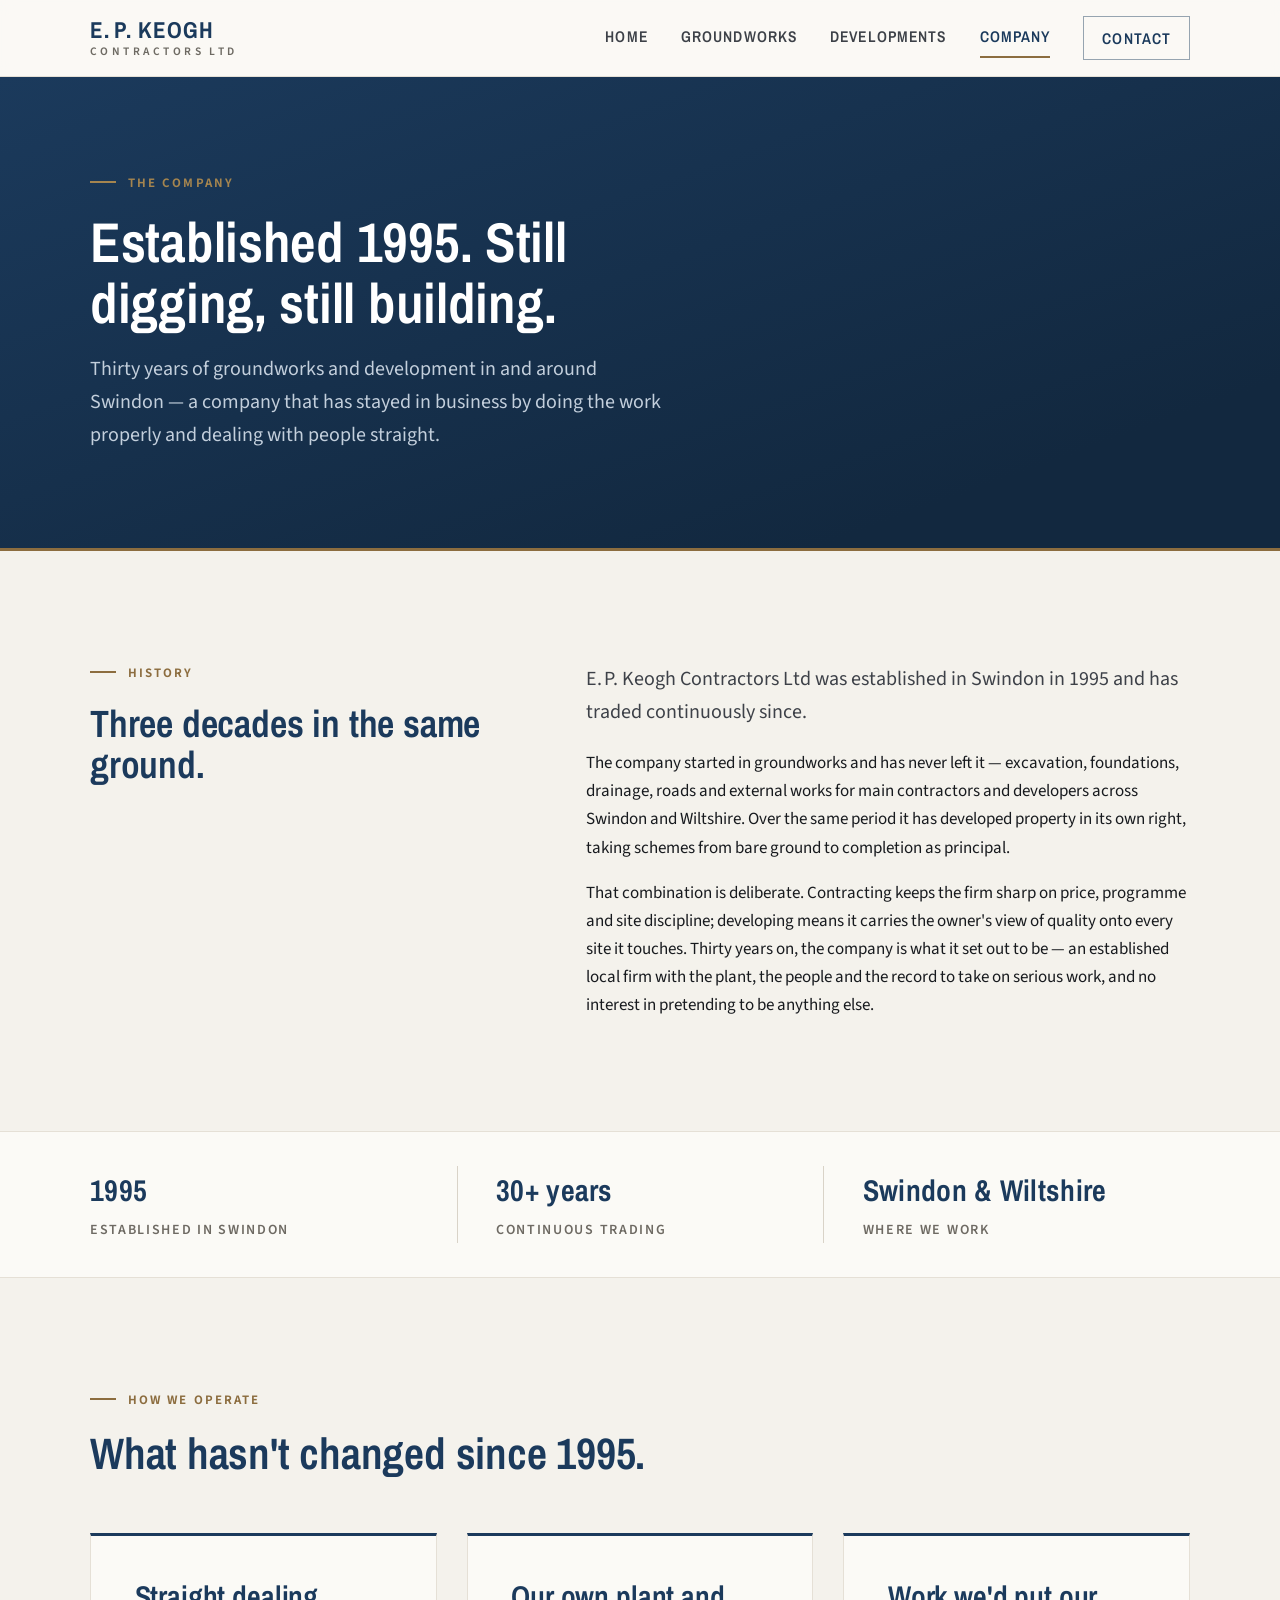
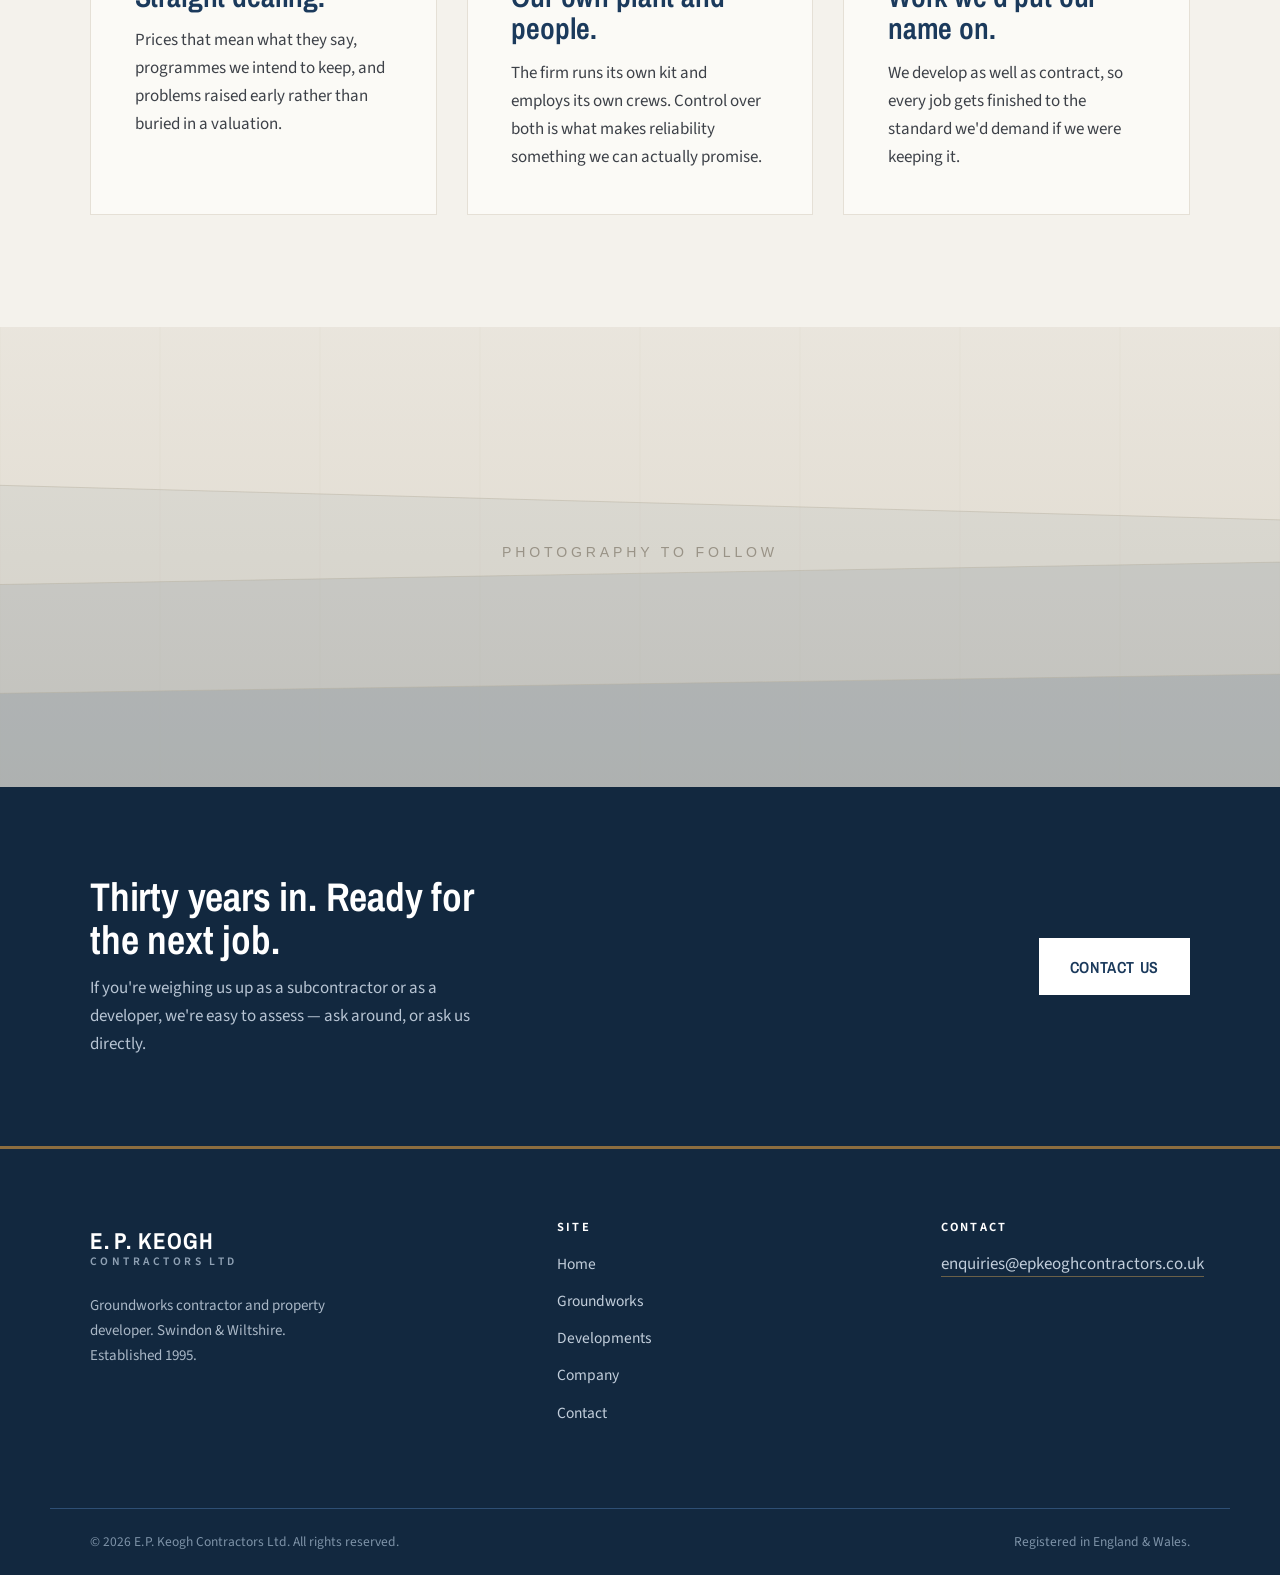
==== about.html @ 8f280d27 "E. P. Keogh Contractors Ltd — standalone company website Static five-page marketing site (Home, Grou" ====
<!DOCTYPE html>
<html lang="en-GB">
<head>
  <meta charset="utf-8">
  <meta name="viewport" content="width=device-width, initial-scale=1">
  <title>Company — E. P. Keogh Contractors Ltd</title>
  <meta name="description" content="E. P. Keogh Contractors Ltd — established in Swindon in 1995 and trading continuously since, as both groundworks contractor and property developer.">
  <link rel="icon" href="assets/img/favicon.svg" type="image/svg+xml">
  <link rel="stylesheet" href="css/main.css">
</head>
<body>

<header class="site-header">
  <div class="container header-inner">
    <a class="brand" href="index.html" aria-label="E. P. Keogh Contractors Ltd — home">
      <!-- LOGO SLOT: see index.html for the swap instructions -->
      <span class="brand-name">E.&thinsp;P. Keogh</span>
      <span class="brand-sub">Contractors Ltd</span>
    </a>
    <button class="nav-toggle" aria-expanded="false" aria-controls="site-nav" aria-label="Menu"><span class="bars"></span></button>
    <nav class="site-nav" id="site-nav" aria-label="Main">
      <a href="index.html">Home</a>
      <a href="groundworks.html">Groundworks</a>
      <a href="developments.html">Developments</a>
      <a href="about.html" aria-current="page">Company</a>
      <a class="nav-cta" href="contact.html">Contact</a>
    </nav>
  </div>
</header>

<main>

  <section class="page-hero on-navy">
    <div class="container">
      <span class="kicker">The company</span>
      <h1>Established 1995. Still digging, still building.</h1>
      <p class="lede">Thirty years of groundworks and development in and around Swindon — a company that has stayed in business by doing the work properly and dealing with people straight.</p>
    </div>
  </section>

  <section class="section">
    <div class="container split">
      <div>
        <span class="kicker">History</span>
        <h2>Three decades in the same ground.</h2>
      </div>
      <div>
        <p class="lede">E.&thinsp;P. Keogh Contractors Ltd was established in Swindon in 1995 and has traded continuously since.</p>
        <p>The company started in groundworks and has never left it — excavation, foundations, drainage, roads and external works for main contractors and developers across Swindon and Wiltshire. Over the same period it has developed property in its own right, taking schemes from bare ground to completion as principal.</p>
        <p>That combination is deliberate. Contracting keeps the firm sharp on price, programme and site discipline; developing means it carries the owner's view of quality onto every site it touches. Thirty years on, the company is what it set out to be — an established local firm with the plant, the people and the record to take on serious work, and no interest in pretending to be anything else.</p>
        <!-- PLACEHOLDER COPY: history to be refined with the company — kept deliberately
             forward-looking and non-sentimental per the brief -->
      </div>
    </div>
  </section>

  <section class="facts" aria-label="Company facts" style="border-top: 1px solid var(--grey-line-soft);">
    <div class="container facts-grid">
      <div class="fact"><strong>1995</strong><span>Established in Swindon</span></div>
      <div class="fact"><strong>30+ years</strong><span>Continuous trading</span></div>
      <div class="fact"><strong>Swindon &amp; Wiltshire</strong><span>Where we work</span></div>
    </div>
  </section>

  <section class="section">
    <div class="container">
      <div class="section-head">
        <span class="kicker">How we operate</span>
        <h2>What hasn't changed since 1995.</h2>
      </div>
      <div class="work-grid">
        <article class="panel">
          <h3>Straight dealing.</h3>
          <p>Prices that mean what they say, programmes we intend to keep, and problems raised early rather than buried in a valuation.</p>
        </article>
        <article class="panel">
          <h3>Our own plant and people.</h3>
          <p>The firm runs its own kit and employs its own crews. Control over both is what makes reliability something we can actually promise.</p>
        </article>
        <article class="panel">
          <h3>Work we'd put our name on.</h3>
          <p>We develop as well as contract, so every job gets finished to the standard we'd demand if we were keeping it.</p>
        </article>
      </div>
    </div>
  </section>

  <section class="photo-band" aria-hidden="true">
    <!-- PHOTO SLOT: full-width photograph — a finished development or live site -->
    <img src="assets/placeholders/wide-1.svg" alt="">
  </section>

  <section class="cta-band on-navy">
    <div class="container cta-inner">
      <div>
        <h2>Thirty years in. Ready for the next job.</h2>
        <p>If you're weighing us up as a subcontractor or as a developer, we're easy to assess — ask around, or ask us directly.</p>
      </div>
      <a class="btn btn-solid" href="contact.html">Contact us</a>
    </div>
  </section>

</main>

<footer class="site-footer">
  <div class="container footer-grid">
    <div class="footer-brand">
      <a class="brand" href="index.html">
        <span class="brand-name">E.&thinsp;P. Keogh</span>
        <span class="brand-sub">Contractors Ltd</span>
      </a>
      <p>Groundworks contractor and property developer. Swindon &amp; Wiltshire. Established 1995.</p>
    </div>
    <div>
      <h4>Site</h4>
      <ul class="footer-nav">
        <li><a href="index.html">Home</a></li>
        <li><a href="groundworks.html">Groundworks</a></li>
        <li><a href="developments.html">Developments</a></li>
        <li><a href="about.html">Company</a></li>
        <li><a href="contact.html">Contact</a></li>
      </ul>
    </div>
    <div>
      <h4>Contact</h4>
      <p><a class="email" href="mailto:enquiries@epkeoghcontractors.co.uk">enquiries@epkeoghcontractors.co.uk</a></p>
    </div>
  </div>
  <div class="container footer-base">
    <span>&copy; 2026 E.&thinsp;P. Keogh Contractors Ltd. All rights reserved.</span>
    <span>Registered in England &amp; Wales.</span>
  </div>
</footer>

<script src="js/site.js"></script>
</body>
</html>
---- css/main.css ----
/* ==========================================================================
   E. P. Keogh Contractors Ltd — site stylesheet
   Palette anchored to the company logo: deep navy, structural grey,
   warm off-white, near-black ink, muted bronze accent (used sparingly).
   ========================================================================== */

/* ---- Fonts (self-hosted, variable weight) ------------------------------- */
@font-face {
  font-family: "Archivo Narrow";
  src: url("../assets/fonts/archivo-narrow-var.woff2") format("woff2");
  font-weight: 400 700;
  font-style: normal;
  font-display: swap;
}
@font-face {
  font-family: "Source Sans 3";
  src: url("../assets/fonts/source-sans-3-var.woff2") format("woff2");
  font-weight: 200 900;
  font-style: normal;
  font-display: swap;
}

/* ---- Tokens -------------------------------------------------------------- */
:root {
  --navy: #1b3a5c;          /* logo navy */
  --navy-deep: #12283f;     /* hero / footer ground */
  --navy-mid: #24486e;
  --navy-line: #2e4f74;     /* hairlines on navy */

  --ink: #171a1e;
  --ink-soft: #3d4148;
  --grey: #6e6a63;          /* warm structural grey — secondary text */
  --grey-line: #d9d3c8;     /* hairlines on cream */
  --grey-line-soft: #e5e0d6;

  --cream: #f4f2ec;         /* page ground */
  --paper: #fbfaf6;         /* raised surfaces */
  --white: #ffffff;

  --bronze: #8c6d3f;        /* restrained accent */
  --bronze-soft: #a5854f;

  --font-display: "Archivo Narrow", "Arial Narrow", Arial, sans-serif;
  --font-body: "Source Sans 3", system-ui, -apple-system, "Segoe UI", Arial, sans-serif;

  --container: 1180px;
  --gutter: clamp(20px, 4vw, 40px);
  --section: clamp(64px, 9vw, 112px);
}

/* ---- Reset / base -------------------------------------------------------- */
*, *::before, *::after { box-sizing: border-box; }
html { -webkit-text-size-adjust: 100%; scroll-behavior: smooth; }
body {
  margin: 0;
  font-family: var(--font-body);
  font-weight: 400;
  font-size: 17px;
  line-height: 1.65;
  color: var(--ink);
  background: var(--cream);
}
img, svg { display: block; max-width: 100%; }
h1, h2, h3, h4 { margin: 0; font-family: var(--font-display); color: var(--navy); line-height: 1.08; letter-spacing: -0.005em; }
p { margin: 0 0 1em; }
p:last-child { margin-bottom: 0; }
a { color: var(--navy); text-decoration-color: color-mix(in srgb, var(--bronze) 55%, transparent); text-underline-offset: 3px; }
a:hover { color: var(--bronze); }
:focus-visible { outline: 2px solid var(--bronze); outline-offset: 3px; }

.container { max-width: var(--container); margin-inline: auto; padding-inline: var(--gutter); }

/* ---- Shared text patterns ------------------------------------------------ */
.kicker {
  display: block;
  font-family: var(--font-body);
  font-size: 13px;
  font-weight: 650;
  letter-spacing: 0.16em;
  text-transform: uppercase;
  color: var(--bronze);
  margin-bottom: 18px;
}
.kicker::before {
  content: "";
  display: inline-block;
  width: 26px;
  height: 2px;
  background: var(--bronze);
  vertical-align: 4px;
  margin-right: 12px;
}
.on-navy .kicker { color: var(--bronze-soft); }
.on-navy .kicker::before { background: var(--bronze-soft); }

.lede { font-size: clamp(18px, 2vw, 20px); color: var(--ink-soft); max-width: 62ch; }
.muted { color: var(--grey); }

/* ---- Buttons -------------------------------------------------------------- */
.btn {
  display: inline-block;
  font-family: var(--font-display);
  font-weight: 620;
  font-size: 16px;
  letter-spacing: 0.04em;
  text-transform: uppercase;
  text-decoration: none;
  padding: 15px 30px 14px;
  border: 1px solid transparent;
  transition: background-color 160ms ease, color 160ms ease, border-color 160ms ease;
}
.btn-solid { background: var(--navy); color: var(--white); }
.btn-solid:hover { background: var(--navy-mid); color: var(--white); }
.on-navy .btn-solid { background: var(--white); color: var(--navy); }
.on-navy .btn-solid:hover { background: var(--cream); color: var(--navy); }
.btn-ghost { border-color: color-mix(in srgb, var(--navy) 45%, transparent); color: var(--navy); }
.btn-ghost:hover { border-color: var(--bronze); color: var(--bronze); }
.on-navy .btn-ghost { border-color: rgba(255, 255, 255, 0.45); color: var(--white); }
.on-navy .btn-ghost:hover { border-color: var(--bronze-soft); color: var(--bronze-soft); }
.btn-row { display: flex; flex-wrap: wrap; gap: 14px; margin-top: 34px; }

/* Quiet inline link with arrow */
.link-fwd {
  display: inline-block;
  font-family: var(--font-display);
  font-weight: 620;
  font-size: 16px;
  letter-spacing: 0.05em;
  text-transform: uppercase;
  text-decoration: none;
  color: var(--navy);
  border-bottom: 2px solid color-mix(in srgb, var(--bronze) 50%, transparent);
  padding-bottom: 3px;
}
.link-fwd::after { content: "\2192"; margin-left: 10px; }
.link-fwd:hover { color: var(--bronze); border-bottom-color: var(--bronze); }

/* ---- Header --------------------------------------------------------------- */
.site-header {
  position: sticky;
  top: 0;
  z-index: 50;
  background: color-mix(in srgb, var(--paper) 92%, transparent);
  backdrop-filter: blur(8px);
  border-bottom: 1px solid var(--grey-line-soft);
}
.header-inner {
  display: flex;
  align-items: center;
  justify-content: space-between;
  gap: 24px;
  min-height: 76px;
}

/* Brand — typographic wordmark. When the supplied logo file is dropped into
   assets/img/, swap the two spans for the commented <img> in each page header.
   .brand-logo is pre-styled for it (multiply hides the logo's off-white box
   on these light surfaces). */
.brand { display: flex; flex-direction: column; text-decoration: none; line-height: 1.05; padding: 8px 0; }
.brand-name {
  font-family: var(--font-display);
  font-weight: 700;
  font-size: 23px;
  letter-spacing: 0.045em;
  text-transform: uppercase;
  color: var(--navy);
}
.brand-sub {
  font-family: var(--font-body);
  font-weight: 620;
  font-size: 11.5px;
  letter-spacing: 0.3em;
  text-transform: uppercase;
  color: var(--grey);
  margin-top: 3px;
}
.brand-logo { height: 46px; width: auto; mix-blend-mode: multiply; }

.site-nav { display: flex; align-items: center; gap: clamp(18px, 2.6vw, 34px); }
.site-nav a {
  font-family: var(--font-display);
  font-weight: 600;
  font-size: 15.5px;
  letter-spacing: 0.07em;
  text-transform: uppercase;
  text-decoration: none;
  color: var(--ink-soft);
  padding: 6px 0;
  border-bottom: 2px solid transparent;
}
.site-nav a:hover { color: var(--navy); }
.site-nav a[aria-current="page"] { color: var(--navy); border-bottom-color: var(--bronze); }
.site-nav .nav-cta {
  border: 1px solid color-mix(in srgb, var(--navy) 45%, transparent);
  padding: 9px 18px 8px;
  color: var(--navy);
}
.site-nav .nav-cta:hover { border-color: var(--bronze); color: var(--bronze); }
.site-nav .nav-cta[aria-current="page"] { border-color: var(--navy); background: var(--navy); color: var(--white); }

.nav-toggle {
  display: none;
  appearance: none;
  background: none;
  border: 1px solid var(--grey-line);
  padding: 10px 12px;
  cursor: pointer;
}
.nav-toggle .bars { display: block; width: 22px; height: 2px; background: var(--navy); position: relative; }
.nav-toggle .bars::before, .nav-toggle .bars::after {
  content: ""; position: absolute; left: 0; width: 22px; height: 2px; background: var(--navy);
}
.nav-toggle .bars::before { top: -7px; }
.nav-toggle .bars::after { top: 7px; }

/* ---- Hero (home) ----------------------------------------------------------- */
.hero {
  background: linear-gradient(160deg, var(--navy) 0%, var(--navy-deep) 78%);
  color: var(--white);
  border-bottom: 3px solid var(--bronze);
}
.hero-grid {
  display: grid;
  grid-template-columns: minmax(0, 7fr) minmax(0, 5fr);
  gap: clamp(32px, 5vw, 72px);
  align-items: stretch;
  padding-block: var(--section);
}
.hero h1 {
  color: var(--white);
  font-size: clamp(40px, 5.6vw, 66px);
  font-weight: 640;
  max-width: 13ch;
}
.hero .lede { color: #c3cfdc; margin-top: 26px; max-width: 52ch; }
.hero-media { position: relative; min-height: 340px; }
.hero-media img {
  position: absolute; inset: 0;
  width: 100%; height: 100%;
  object-fit: cover;
  border: 1px solid var(--navy-line);
}
.hero-media::after {
  content: "";
  position: absolute;
  left: -14px; bottom: -14px;
  width: 42%; height: 42%;
  border-left: 2px solid var(--bronze);
  border-bottom: 2px solid var(--bronze);
  pointer-events: none;
}

/* ---- Fact strip -------------------------------------------------------------- */
.facts { background: var(--paper); border-bottom: 1px solid var(--grey-line-soft); }
.facts-grid {
  display: grid;
  grid-template-columns: repeat(3, 1fr);
  padding-block: 34px;
}
.fact { padding-inline: clamp(16px, 3vw, 44px); border-left: 1px solid var(--grey-line); }
.fact:first-child { border-left: 0; padding-left: 0; }
.fact strong {
  display: block;
  font-family: var(--font-display);
  font-weight: 660;
  font-size: clamp(22px, 2.4vw, 30px);
  color: var(--navy);
  letter-spacing: 0.01em;
}
.fact span { font-size: 14px; font-weight: 600; letter-spacing: 0.12em; text-transform: uppercase; color: var(--grey); }

/* ---- Generic section rhythm --------------------------------------------------- */
.section { padding-block: var(--section); }
.section-head { max-width: 720px; margin-bottom: clamp(36px, 5vw, 56px); }
.section-head h2 { font-size: clamp(30px, 3.6vw, 44px); font-weight: 640; }
.section-head .lede { margin-top: 18px; }

/* ---- Dual identity panels (home) ------------------------------------------------ */
.dual { display: grid; grid-template-columns: 1fr 1fr; gap: clamp(24px, 3vw, 36px); }
.panel {
  background: var(--paper);
  border: 1px solid var(--grey-line-soft);
  border-top: 3px solid var(--navy);
  padding: clamp(28px, 3.4vw, 44px);
  display: flex;
  flex-direction: column;
}
.panel h3 { font-size: clamp(24px, 2.5vw, 30px); font-weight: 640; margin-bottom: 14px; }
.panel p { color: var(--ink-soft); }
.panel .link-fwd { margin-top: auto; padding-top: 26px; align-self: flex-start; border-bottom-width: 0; }
.panel .link-fwd span { border-bottom: 2px solid color-mix(in srgb, var(--bronze) 50%, transparent); padding-bottom: 3px; }
.panel .link-fwd:hover span { border-bottom-color: var(--bronze); }

/* ---- Work strip (home) / gallery (developments) ---------------------------------- */
.work-grid { display: grid; grid-template-columns: repeat(3, 1fr); gap: clamp(20px, 2.6vw, 30px); }
.work-card { text-decoration: none; color: inherit; display: block; }
.work-card figure { margin: 0; }
.work-card .frame { overflow: hidden; border: 1px solid var(--grey-line-soft); background: var(--paper); }
.work-card img { width: 100%; aspect-ratio: 4 / 3; object-fit: cover; transition: transform 400ms ease; }
.work-card:hover img { transform: scale(1.025); }
.work-card figcaption { padding-top: 16px; }
.work-card .work-title { font-family: var(--font-display); font-weight: 640; font-size: 20px; color: var(--navy); }
.work-card .work-meta { font-size: 13.5px; font-weight: 600; letter-spacing: 0.1em; text-transform: uppercase; color: var(--grey); margin-top: 5px; }

.feature-work { display: grid; grid-template-columns: minmax(0, 7fr) minmax(0, 5fr); gap: clamp(24px, 4vw, 56px); align-items: center; margin-bottom: clamp(32px, 4vw, 52px); }
.feature-work img { width: 100%; aspect-ratio: 16 / 10; object-fit: cover; border: 1px solid var(--grey-line-soft); }

/* ---- Capability list (groundworks) ------------------------------------------------ */
.cap-list { display: grid; grid-template-columns: 1fr 1fr; gap: 0 clamp(32px, 4vw, 64px); counter-reset: cap; border-top: 1px solid var(--grey-line); }
.cap {
  counter-increment: cap;
  border-bottom: 1px solid var(--grey-line);
  padding: clamp(24px, 3vw, 34px) 0;
  display: grid;
  grid-template-columns: 58px 1fr;
  gap: 8px 18px;
}
.cap::before {
  content: counter(cap, decimal-leading-zero);
  grid-row: 1 / span 2;
  font-family: var(--font-display);
  font-weight: 620;
  font-size: 26px;
  color: var(--bronze);
  line-height: 1.2;
}
.cap h3 { font-size: 21px; font-weight: 640; }
.cap p { grid-column: 2; color: var(--ink-soft); font-size: 16px; margin: 0; }

/* ---- Side-by-side content blocks --------------------------------------------------- */
.split { display: grid; grid-template-columns: minmax(0, 5fr) minmax(0, 7fr); gap: clamp(28px, 5vw, 72px); align-items: start; }
.split.flip { grid-template-columns: minmax(0, 7fr) minmax(0, 5fr); }
.split h2 { font-size: clamp(28px, 3.2vw, 38px); font-weight: 640; }
.split .media img { width: 100%; object-fit: cover; border: 1px solid var(--grey-line-soft); }

/* Checklist for standards */
.tick-list { list-style: none; margin: 22px 0 0; padding: 0; }
.tick-list li { position: relative; padding: 10px 0 10px 30px; border-bottom: 1px solid var(--grey-line-soft); color: var(--ink-soft); }
.tick-list li:last-child { border-bottom: 0; }
.tick-list li::before {
  content: "";
  position: absolute;
  left: 2px; top: 19px;
  width: 12px; height: 7px;
  border-left: 2px solid var(--bronze);
  border-bottom: 2px solid var(--bronze);
  transform: rotate(-45deg);
}

/* ---- Page hero (inner pages) --------------------------------------------------------- */
.page-hero {
  background: linear-gradient(160deg, var(--navy) 0%, var(--navy-deep) 82%);
  color: var(--white);
  border-bottom: 3px solid var(--bronze);
  padding-block: clamp(56px, 8vw, 96px);
}
.page-hero h1 { color: var(--white); font-size: clamp(36px, 4.6vw, 56px); font-weight: 640; max-width: 20ch; }
.page-hero .lede { color: #c3cfdc; margin-top: 20px; max-width: 58ch; }

/* ---- Full-bleed photo band ------------------------------------------------------------ */
.photo-band img { width: 100%; height: clamp(260px, 42vw, 460px); object-fit: cover; }

/* ---- CTA band --------------------------------------------------------------------------- */
.cta-band { background: var(--navy-deep); color: var(--white); }
.cta-inner {
  padding-block: clamp(56px, 7vw, 88px);
  display: flex;
  flex-wrap: wrap;
  align-items: center;
  justify-content: space-between;
  gap: 28px;
}
.cta-inner h2 { color: var(--white); font-size: clamp(28px, 3.4vw, 40px); font-weight: 640; max-width: 22ch; }
.cta-inner p { color: #b7c4d3; margin-top: 12px; max-width: 52ch; }

/* ---- Contact ------------------------------------------------------------------------------ */
.contact-email {
  display: inline-block;
  font-family: var(--font-display);
  font-weight: 640;
  font-size: clamp(24px, 3.4vw, 40px);
  letter-spacing: 0.01em;
  color: var(--navy);
  text-decoration: none;
  border-bottom: 3px solid var(--bronze);
  padding-bottom: 6px;
  overflow-wrap: anywhere;
}
.contact-email:hover { color: var(--bronze); }
.contact-cols { display: grid; grid-template-columns: minmax(0, 7fr) minmax(0, 5fr); gap: clamp(32px, 5vw, 72px); align-items: start; }
.contact-note h3 { font-size: 19px; font-weight: 640; margin-bottom: 8px; }
.contact-note + .contact-note { margin-top: 30px; padding-top: 30px; border-top: 1px solid var(--grey-line); }
.contact-note p { color: var(--ink-soft); font-size: 16px; }

/* ---- Footer ----------------------------------------------------------------------------------- */
.site-footer { background: var(--navy-deep); color: #a9b7c6; border-top: 3px solid var(--bronze); }
.footer-grid {
  display: grid;
  grid-template-columns: minmax(0, 5fr) minmax(0, 4fr) minmax(0, 3fr);
  gap: clamp(28px, 4vw, 64px);
  padding-block: clamp(48px, 6vw, 72px);
}
.footer-brand .brand-name { color: var(--white); }
.footer-brand .brand-sub { color: #8fa1b4; }
.footer-brand p { margin-top: 18px; font-size: 15px; max-width: 34ch; }
.site-footer h4 {
  color: var(--white);
  font-family: var(--font-body);
  font-size: 12.5px;
  font-weight: 650;
  letter-spacing: 0.18em;
  text-transform: uppercase;
  margin-bottom: 16px;
}
.footer-nav { list-style: none; margin: 0; padding: 0; }
.footer-nav li { margin-bottom: 9px; }
.footer-nav a { color: #c2cedb; text-decoration: none; font-size: 15.5px; }
.footer-nav a:hover { color: var(--white); }
.site-footer a.email { color: #c2cedb; text-decoration: none; border-bottom: 1px solid color-mix(in srgb, var(--bronze-soft) 60%, transparent); }
.site-footer a.email:hover { color: var(--white); }
.footer-base { border-top: 1px solid var(--navy-line); padding-block: 22px; display: flex; flex-wrap: wrap; gap: 8px 28px; justify-content: space-between; font-size: 13.5px; color: #7e93a8; }

/* ---- Responsive ---------------------------------------------------------------------------------- */
@media (max-width: 960px) {
  .hero-grid, .feature-work, .split, .split.flip, .contact-cols { grid-template-columns: 1fr; }
  .hero-media { min-height: 300px; }
  .cap-list { grid-template-columns: 1fr; }
  .work-grid { grid-template-columns: repeat(2, 1fr); }
  .footer-grid { grid-template-columns: 1fr 1fr; }
}

@media (max-width: 720px) {
  body { font-size: 16px; }
  .nav-toggle { display: block; }
  .site-nav {
    display: none;
    position: absolute;
    top: 100%; left: 0; right: 0;
    flex-direction: column;
    align-items: stretch;
    gap: 0;
    background: var(--paper);
    border-bottom: 1px solid var(--grey-line);
    padding: 8px var(--gutter) 18px;
  }
  .site-nav.open { display: flex; }
  .site-nav a { padding: 13px 0; border-bottom: 1px solid var(--grey-line-soft); }
  .site-nav a[aria-current="page"] { border-bottom-color: var(--grey-line-soft); color: var(--bronze); }
  .site-nav .nav-cta { border: 0; padding: 13px 0; }
  .site-nav .nav-cta[aria-current="page"] { background: none; color: var(--bronze); }
  .facts-grid { grid-template-columns: 1fr; row-gap: 18px; }
  .fact { border-left: 0; padding-inline: 0; border-bottom: 1px solid var(--grey-line-soft); padding-bottom: 16px; }
  .fact:last-child { border-bottom: 0; padding-bottom: 0; }
  .dual { grid-template-columns: 1fr; }
  .work-grid { grid-template-columns: 1fr; }
  .footer-grid { grid-template-columns: 1fr; }
  .cap { grid-template-columns: 44px 1fr; }
}

@media (prefers-reduced-motion: reduce) {
  html { scroll-behavior: auto; }
  .work-card img, .btn { transition: none; }
}
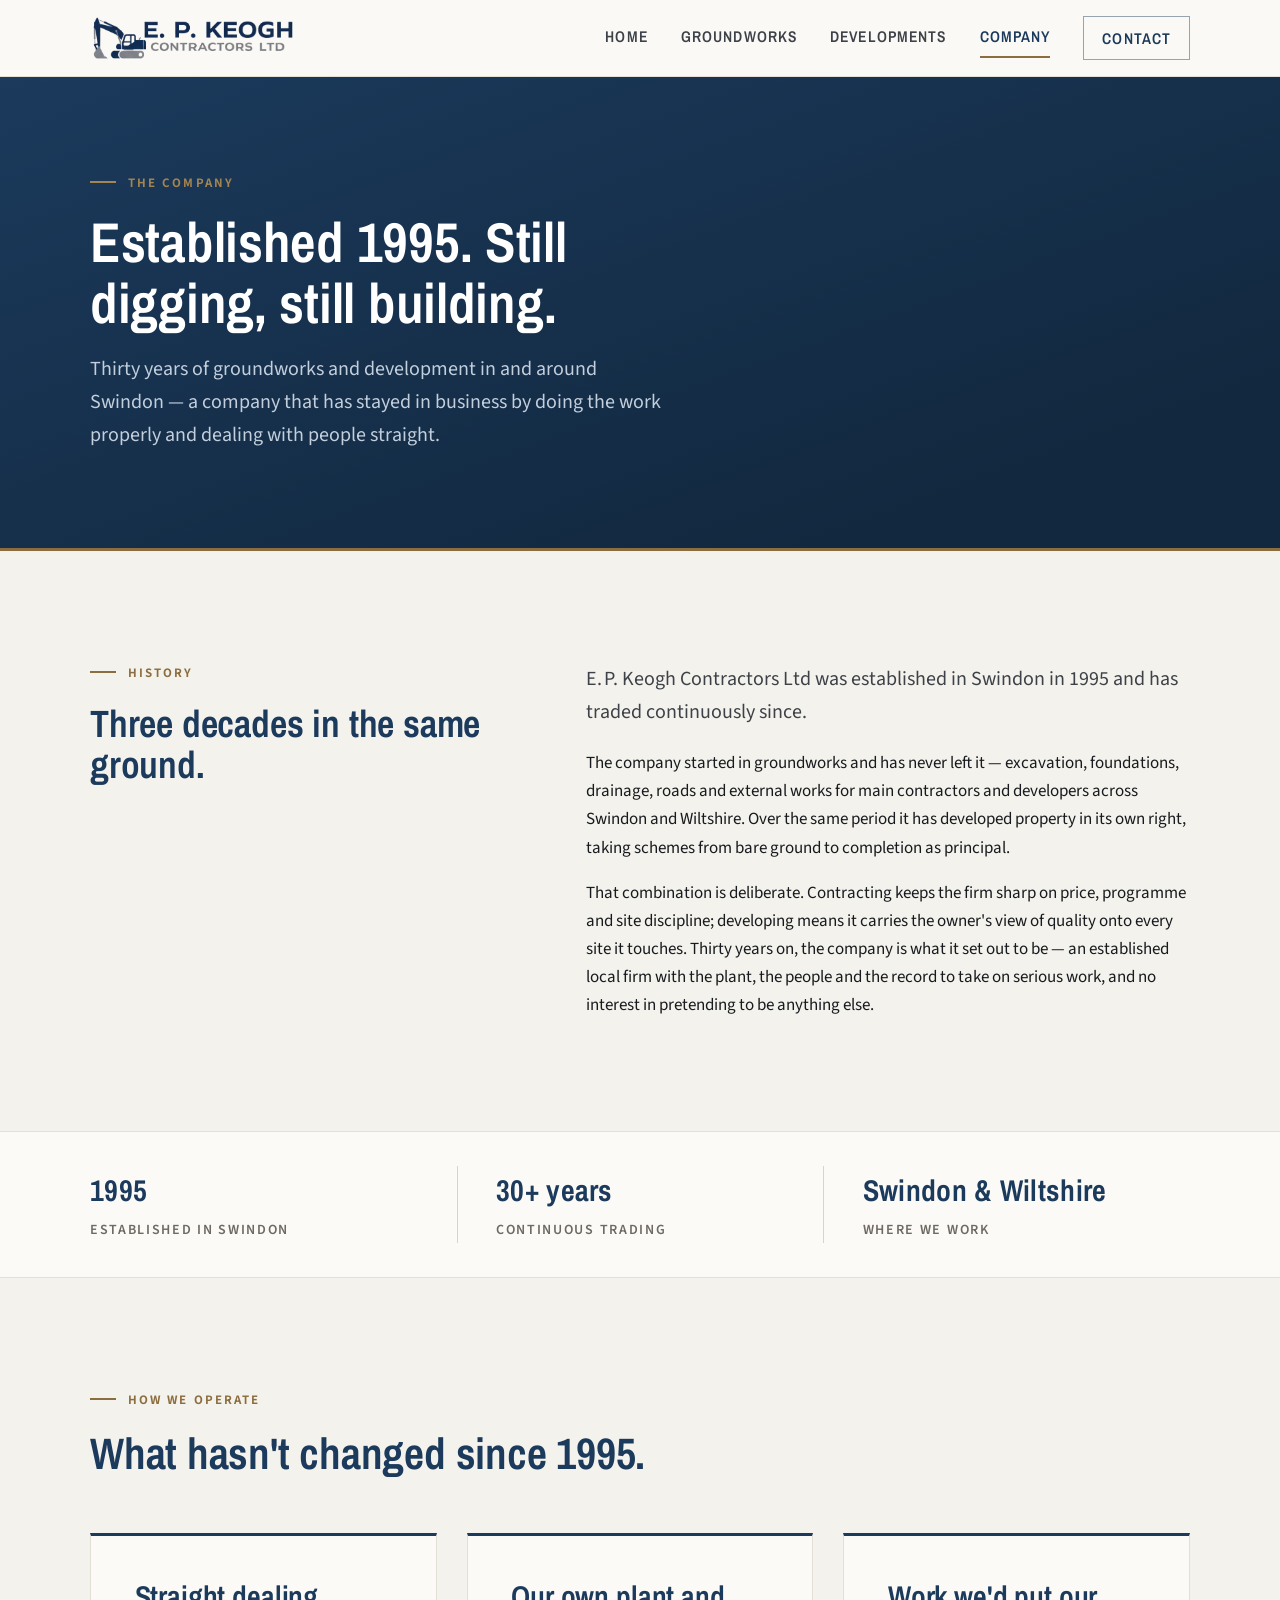
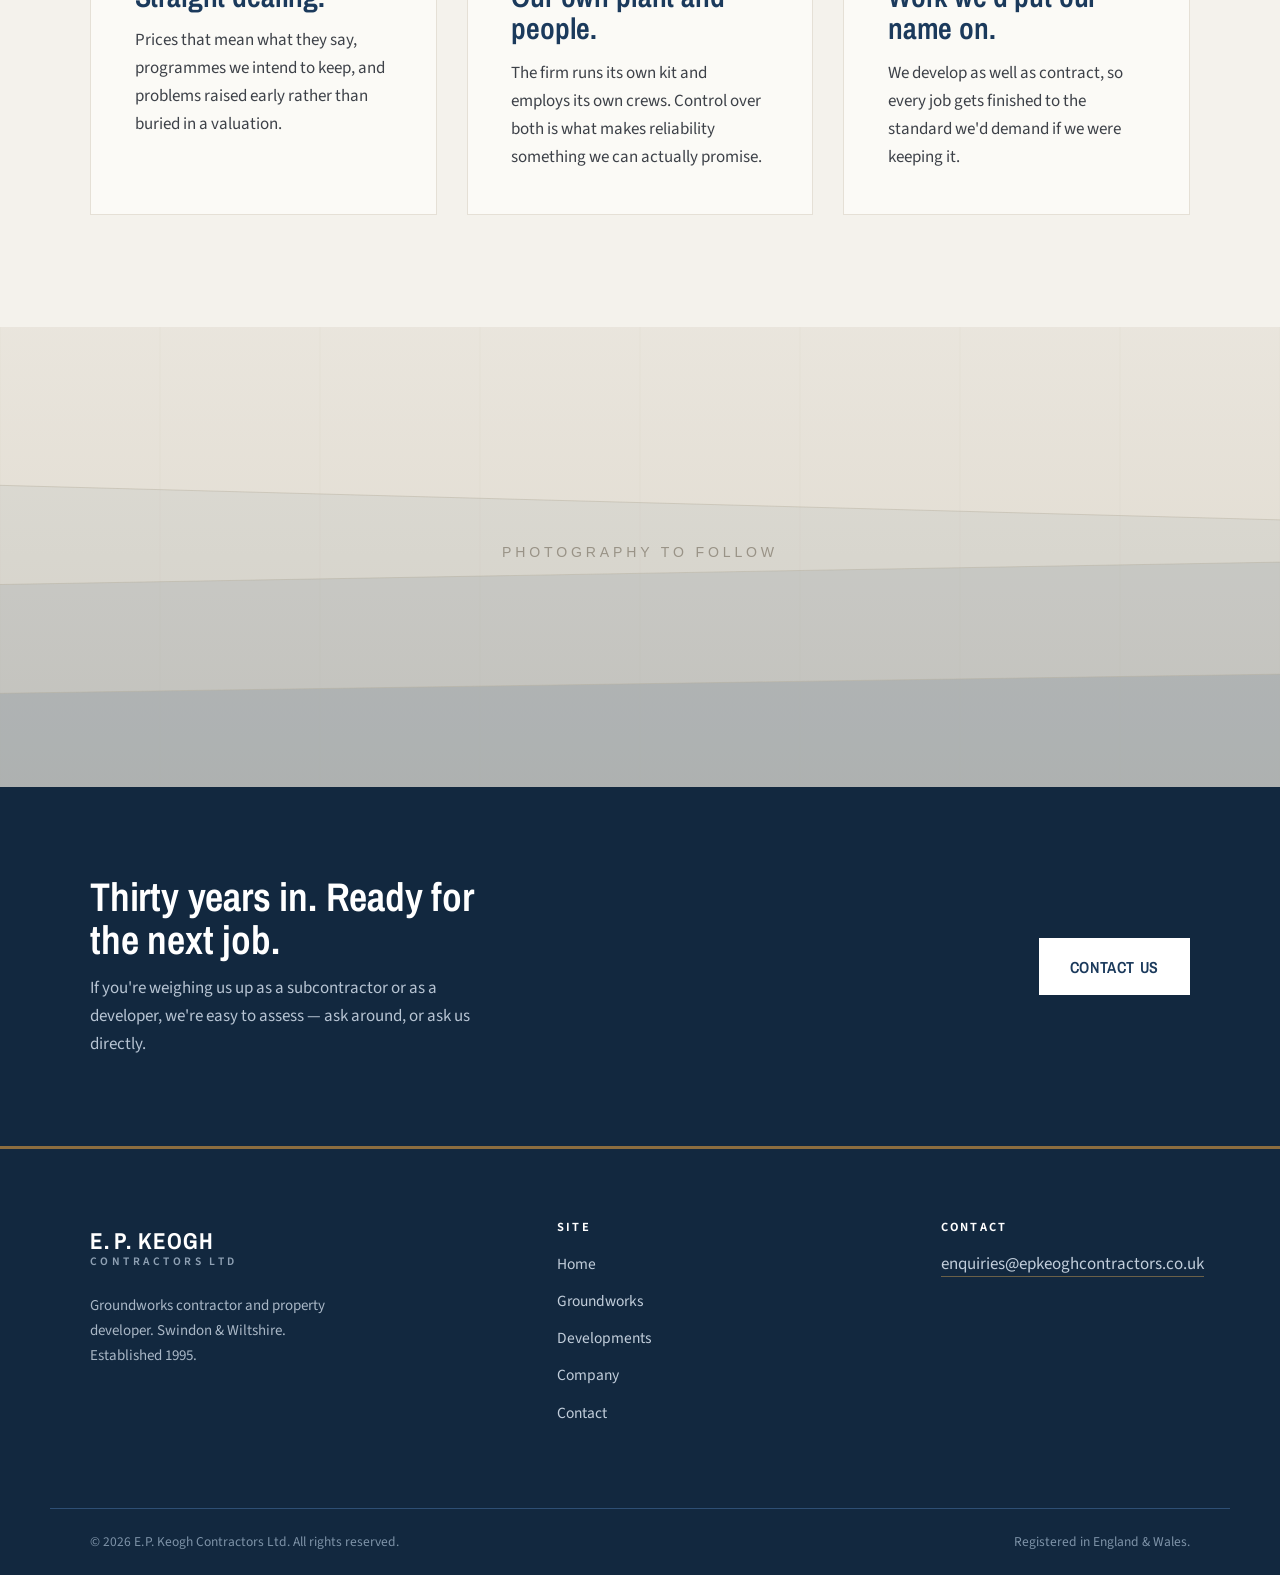
==== commit 83dfaf7c: "Add supplied logos; use horizontal lockup in page headers Originals stored byte-for-byte in assets/i" ====
--- a/about.html
+++ b/about.html
@@ -13,9 +13,7 @@
 <header class="site-header">
   <div class="container header-inner">
     <a class="brand" href="index.html" aria-label="E. P. Keogh Contractors Ltd — home">
-      <!-- LOGO SLOT: see index.html for the swap instructions -->
-      <span class="brand-name">E.&thinsp;P. Keogh</span>
-      <span class="brand-sub">Contractors Ltd</span>
+      <img class="brand-logo" src="assets/img/logo-horizontal-header.png" alt="E. P. Keogh Contractors Ltd">
     </a>
     <button class="nav-toggle" aria-expanded="false" aria-controls="site-nav" aria-label="Menu"><span class="bars"></span></button>
     <nav class="site-nav" id="site-nav" aria-label="Main">
--- a/css/main.css
+++ b/css/main.css
@@ -152,10 +152,10 @@
   min-height: 76px;
 }
 
-/* Brand — typographic wordmark. When the supplied logo file is dropped into
-   assets/img/, swap the two spans for the commented <img> in each page header.
-   .brand-logo is pre-styled for it (multiply hides the logo's off-white box
-   on these light surfaces). */
+/* Brand. Headers use the supplied horizontal logo (.brand-logo) as a
+   transparent cut-out. The typographic wordmark styles below remain in use
+   in the footer: the cut-out's edges were anti-aliased against white, so it
+   belongs on light surfaces only. */
 .brand { display: flex; flex-direction: column; text-decoration: none; line-height: 1.05; padding: 8px 0; }
 .brand-name {
   font-family: var(--font-display);
@@ -174,7 +174,7 @@
   color: var(--grey);
   margin-top: 3px;
 }
-.brand-logo { height: 46px; width: auto; mix-blend-mode: multiply; }
+.brand-logo { height: 48px; width: auto; }
 
 .site-nav { display: flex; align-items: center; gap: clamp(18px, 2.6vw, 34px); }
 .site-nav a {
@@ -431,6 +431,7 @@
 
 @media (max-width: 720px) {
   body { font-size: 16px; }
+  .brand-logo { height: 40px; }
   .nav-toggle { display: block; }
   .site-nav {
     display: none;
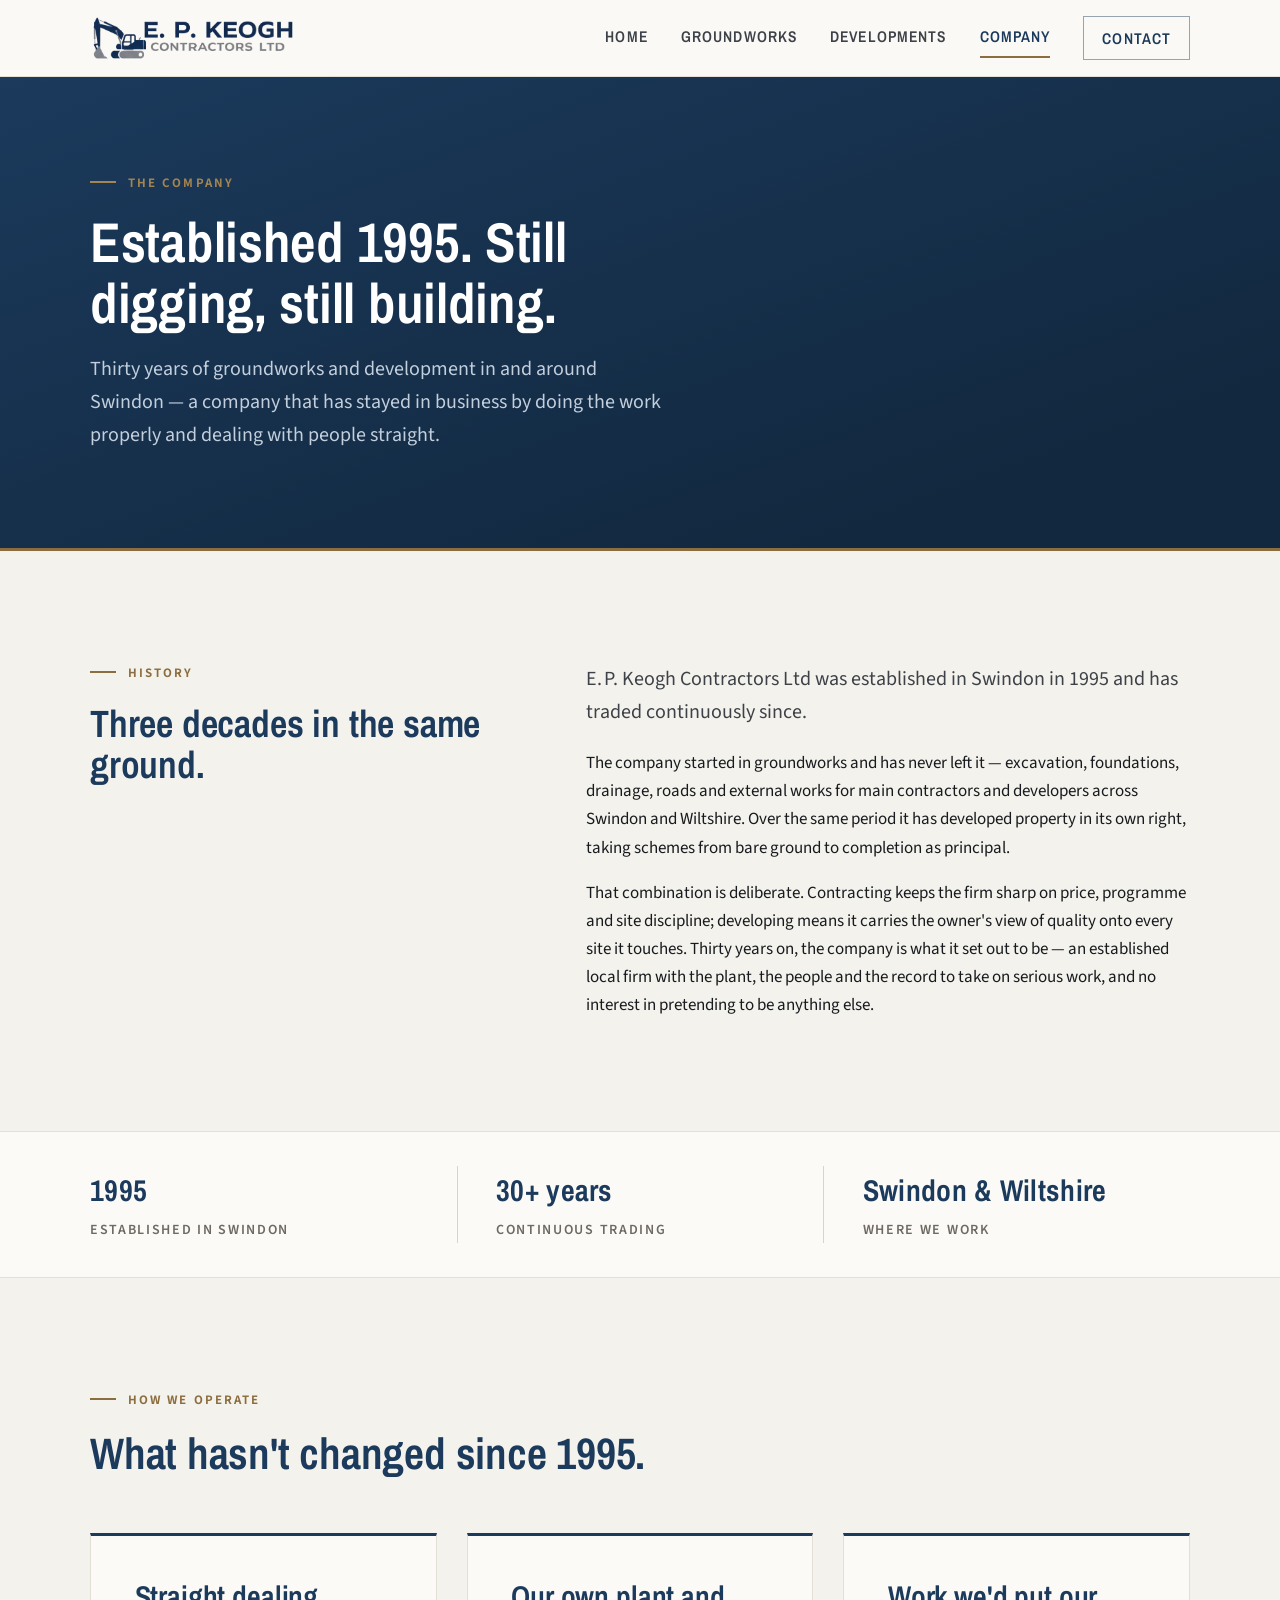
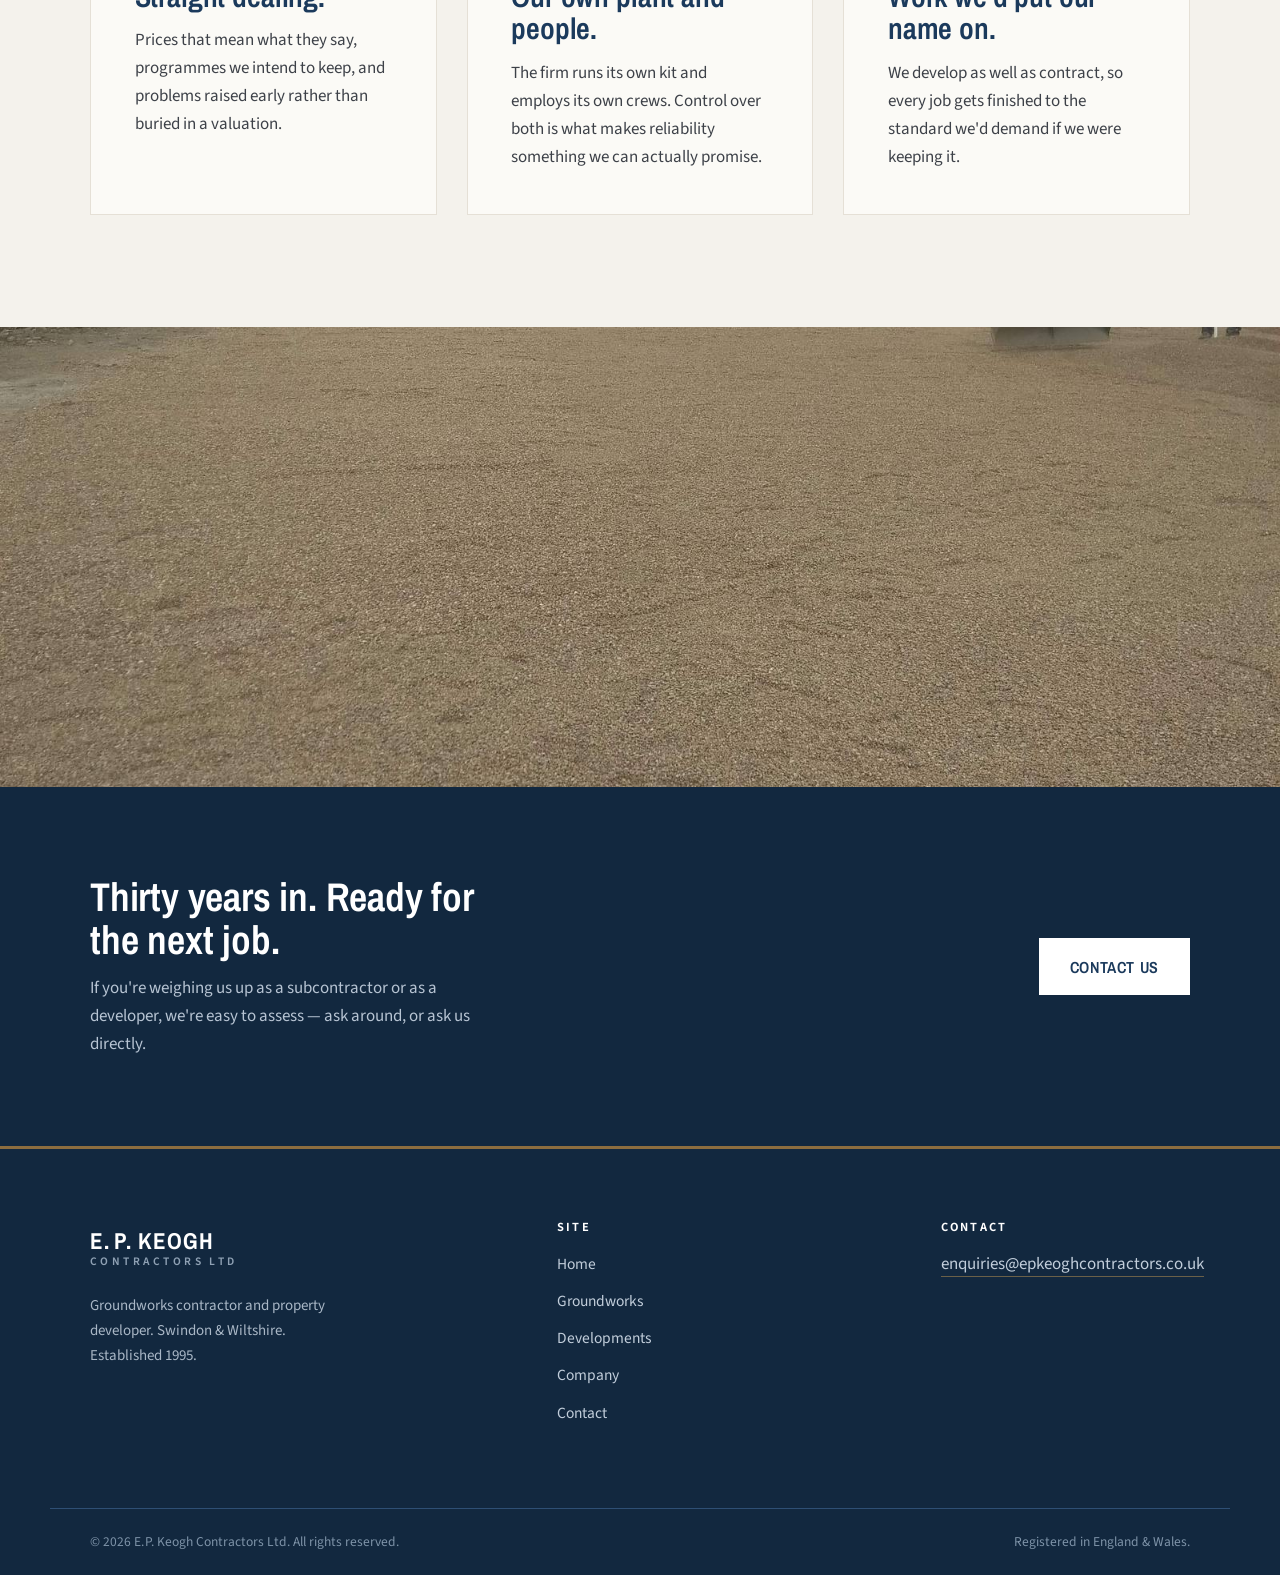
==== commit 793589d5: "Add Ashton Keynes project photography (plant & labour, 2019-20) First location set: nine curated sit" ====
--- a/about.html
+++ b/about.html
@@ -83,9 +83,8 @@
     </div>
   </section>
 
-  <section class="photo-band" aria-hidden="true">
-    <!-- PHOTO SLOT: full-width photograph — a finished development or live site -->
-    <img src="assets/placeholders/wide-1.svg" alt="">
+  <section class="photo-band">
+    <img src="assets/img/projects/ashton-keynes/ak-stone-pad.jpg" alt="Levelled stone building pad at Ashton Keynes" loading="lazy">
   </section>
 
   <section class="cta-band on-navy">
